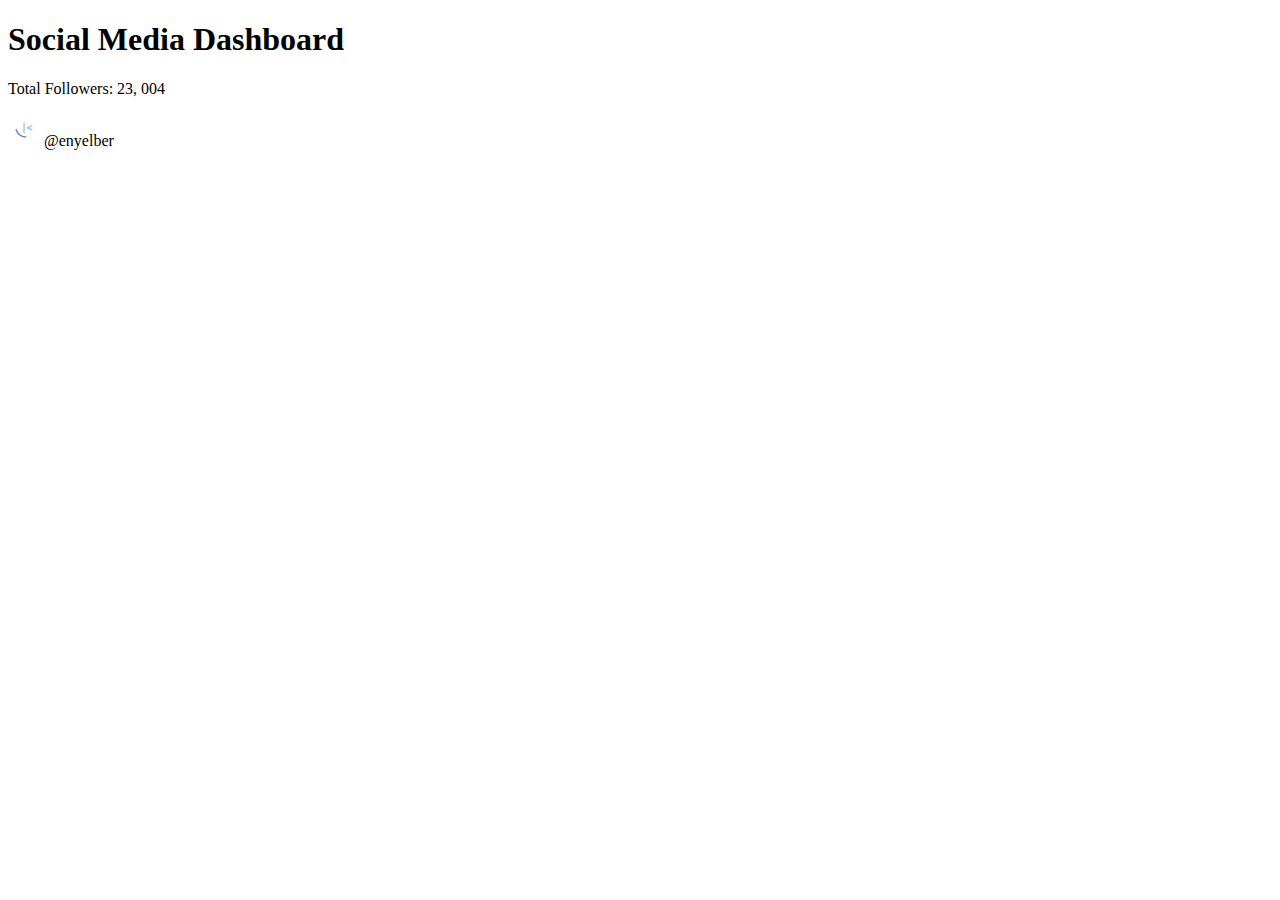
==== src/Index.html @ 6f3590ca "Challenge Social Media Dashboar Init" ====
<!DOCTYPE html>
<html lang="en">

<head>
  <meta charset="UTF-8">
  <meta name="viewport" content="width=device-width, initial-scale=1.0">
  <title>Social Media Dashboard</title>
</head>

<body>
  <header>
    <div class="wrapper">
      <h1>Social Media Dashboard</h1>
      <p>Total Followers: 23, 004</p>
    </div>
  </header>
  <section>
    <article class="card">
      <p>
        <img src="images/favicon-32x32.png" alt="">
        @enyelber
      </p>
    </article>
  </section>
  <section></section>
</body>

</html>
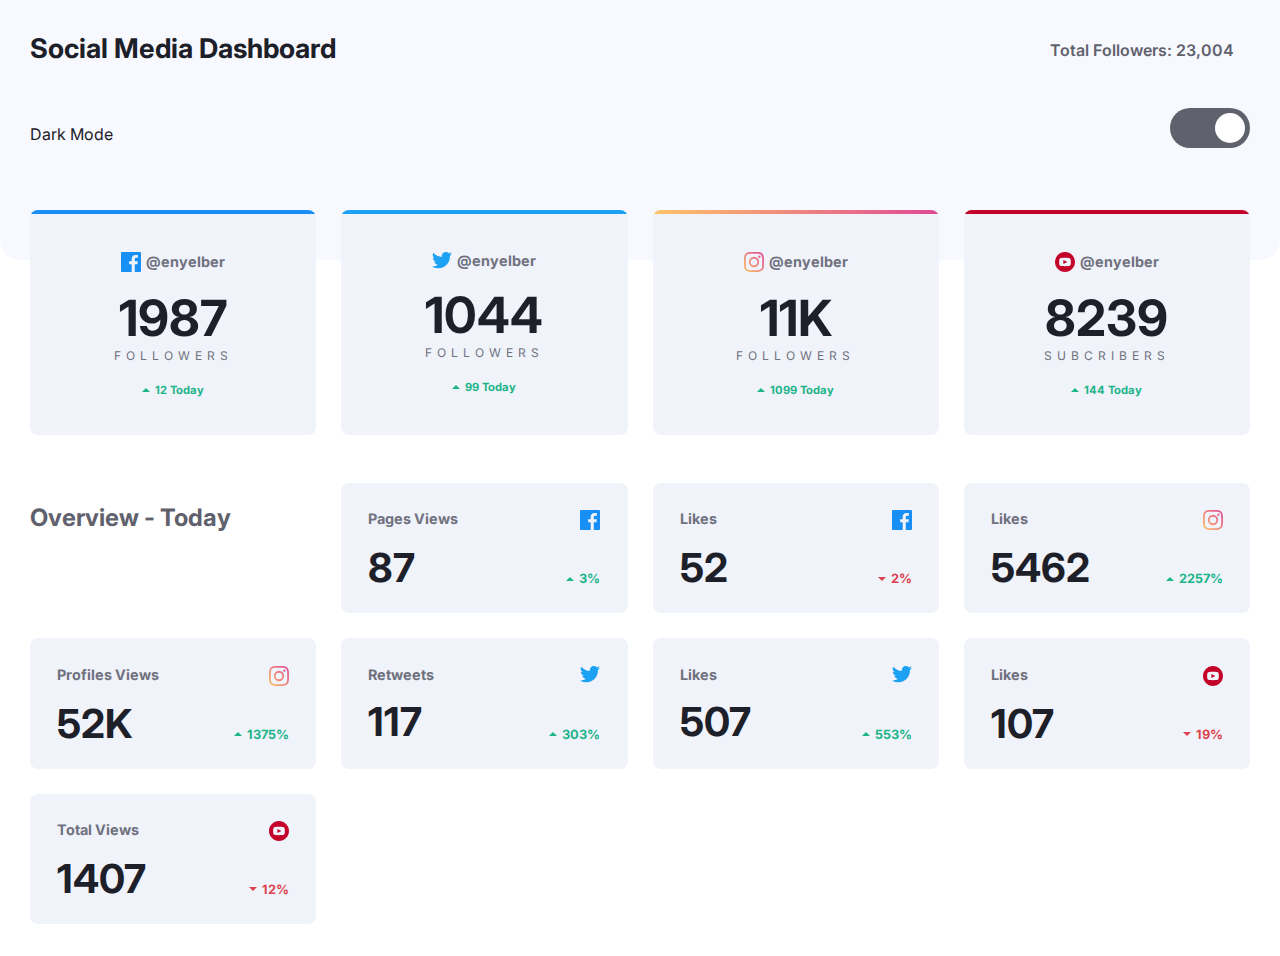
==== commit 4956e7b2: "error when changing the values of SASS variables from JAVASCRITP" ====
--- a/src/Index.html
+++ b/src/Index.html
@@ -5,24 +5,163 @@
   <meta charset="UTF-8">
   <meta name="viewport" content="width=device-width, initial-scale=1.0">
   <title>Social Media Dashboard</title>
+  <link href="https://fonts.googleapis.com/css2?family=Inter:wght@400;600;700&display=swap" rel="stylesheet">
+  <link rel="stylesheet" href="./css/style.css">
 </head>
 
 <body>
-  <header>
+  <header class="header">
     <div class="wrapper">
-      <h1>Social Media Dashboard</h1>
-      <p>Total Followers: 23, 004</p>
+      <div class="header-grid">
+        <h1>Social Media Dashboard</h1>
+        <p class="header-total">Total Followers: 23,004</p>
+      </div>
+      <div class="dark-mode">
+        <p class="dark-mode-title">Dark Mode</p>
+        <input type="checkbox" class="checkbox" id="checkbox">
+        <label class="switch" for="checkbox">
+        </label>
+      </div>
     </div>
   </header>
-  <section>
-    <article class="card">
-      <p>
-        <img src="images/favicon-32x32.png" alt="">
-        @enyelber
-      </p>
-    </article>
+  <section class="top-cards">
+    <div class="wrapper">
+      <div class="grid">
+        <article class="card facebook">
+          <p class="card-title">
+            <img src="./images/icon-facebook.svg" alt="">
+            @enyelber
+          </p>
+          <p class="card-followers">
+            <span class="card-followers__number">1987</span>
+            <span class="card-followers__title">Followers</span>
+          </p>
+          <p class="card-today"><img src="./images/icon-up.svg" alt=""> 12 Today</p>
+        </article>
+        <article class="card twitter">
+          <p class="card-title">
+            <img src="./images/icon-twitter.svg" alt="">
+            @enyelber
+          </p>
+          <p class="card-followers">
+            <span class="card-followers__number">1044</span>
+            <span class="card-followers__title">Followers</span>
+          </p>
+          <p class="card-today"><img src="./images/icon-up.svg" alt=""> 99 Today</p>
+        </article>
+        <article class="card instagram">
+          <p class="card-title">
+            <img src="./images/icon-instagram.svg" alt="">
+            @enyelber
+          </p>
+          <p class="card-followers">
+            <span class="card-followers__number">11K</span>
+            <span class="card-followers__title">Followers</span>
+          </p>
+          <p class="card-today"><img src="./images/icon-up.svg" alt=""> 1099 Today</p>
+        </article>
+        <article class="card youtube">
+          <p class="card-title">
+            <img src="./images/icon-youtube.svg" alt="">
+            @enyelber
+          </p>
+          <p class="card-followers">
+            <span class="card-followers__number">8239</span>
+            <span class="card-followers__title">Subcribers</span>
+          </p>
+          <p class="card-today"><img src="./images/icon-up.svg" alt=""> 144 Today</p>
+        </article>
+      </div>
+    </div>
   </section>
-  <section></section>
+  <section class="overview">
+    <div class="wrapper">
+      <div class="grid">
+        <h2>Overview - Today</h2>
+        <div class="card-small">
+          <p class="card-small-views">Pages Views</p>
+          <p class="card-small-icon"><img src="./images/icon-facebook.svg" alt=""></p>
+          <p class="card-small-number">87</p>
+          <p class="card-small-percentage">
+            <span>
+              <img src="./images/icon-up.svg" alt=""> 3%
+            </span>
+          </p>
+        </div>
+        <div class="card-small">
+          <p class="card-small-views">Likes</p>
+          <p class="card-small-icon"><img src="./images/icon-facebook.svg" alt=""></p>
+          <p class="card-small-number">52</p>
+          <p class="card-small-percentage is-danger">
+            <span>
+              <img src="./images/icon-down.svg" alt=""> 2%
+            </span>
+          </p>
+        </div>
+        <div class="card-small">
+          <p class="card-small-views">Likes</p>
+          <p class="card-small-icon"><img src="./images/icon-instagram.svg" alt=""></p>
+          <p class="card-small-number">5462</p>
+          <p class="card-small-percentage">
+            <span>
+              <img src="./images/icon-up.svg" alt=""> 2257%
+            </span>
+          </p>
+        </div>
+        <div class="card-small">
+          <p class="card-small-views">Profiles Views</p>
+          <p class="card-small-icon"><img src="./images/icon-instagram.svg" alt=""></p>
+          <p class="card-small-number">52K</p>
+          <p class="card-small-percentage">
+            <span>
+              <img src="./images/icon-up.svg" alt=""> 1375%
+            </span>
+          </p>
+        </div>
+        <div class="card-small">
+          <p class="card-small-views">Retweets</p>
+          <p class="card-small-icon"><img src="./images/icon-twitter.svg" alt=""></p>
+          <p class="card-small-number">117</p>
+          <p class="card-small-percentage">
+            <span>
+              <img src="./images/icon-up.svg" alt=""> 303%
+            </span>
+          </p>
+        </div>
+        <div class="card-small">
+          <p class="card-small-views">Likes</p>
+          <p class="card-small-icon"><img src="./images/icon-twitter.svg" alt=""></p>
+          <p class="card-small-number">507</p>
+          <p class="card-small-percentage">
+            <span>
+              <img src="./images/icon-up.svg" alt=""> 553%
+            </span>
+          </p>
+        </div>
+        <div class="card-small">
+          <p class="card-small-views">Likes</p>
+          <p class="card-small-icon"><img src="./images/icon-youtube.svg" alt=""></p>
+          <p class="card-small-number">107</p>
+          <p class="card-small-percentage is-danger">
+            <span>
+              <img src="./images/icon-down.svg" alt=""> 19%
+            </span>
+          </p>
+        </div>
+        <div class="card-small">
+          <p class="card-small-views">Total Views</p>
+          <p class="card-small-icon"><img src="./images/icon-youtube.svg" alt=""></p>
+          <p class="card-small-number">1407</p>
+          <p class="card-small-percentage is-danger">
+            <span>
+              <img src="./images/icon-down.svg" alt=""> 12%
+            </span>
+          </p>
+        </div>
+      </div>
+    </div>
+  </section>
+  <script src="./js/dark.js"></script>
 </body>
 
 </html>--- a/src/css/style.css
+++ b/src/css/style.css
@@ -0,0 +1,287 @@
+/* Global Variables */
+/* Global Variables End */
+/* Globals */
+body {
+  margin: 0;
+  font-family: "Inter", sans-serif;
+  color: #1d2029;
+  background: white;
+}
+
+.wrapper {
+  padding: 0 30px;
+}
+
+.grid {
+  display: grid;
+  grid-row-gap: 25px;
+}
+
+.dark-mode {
+  display: flex;
+  justify-content: space-between;
+  padding-top: 1em;
+}
+
+.checkbox {
+  display: none;
+}
+
+.checkbox:checked ~ .switch:before {
+  transform: translateX(0);
+}
+
+.switch {
+  height: 40px;
+  display: block;
+  border-radius: 20px;
+  background: #5f616d;
+  width: 80px;
+  padding: 5px;
+  box-sizing: border-box;
+  cursor: pointer;
+  user-select: none;
+}
+
+.switch::before {
+  content: "";
+  display: block;
+  width: 30px;
+  height: 30px;
+  background: white;
+  border-radius: 50%;
+  transform: translateX(40px);
+  transition: 0.3s;
+  will-change: transform;
+}
+
+/* Globals End */
+/* Header Begin */
+.header {
+  background: #f8f9fe;
+  padding-bottom: 100px;
+  border-radius: 0 0 20px 20px;
+  padding-top: 2em;
+}
+
+.header-total {
+  color: #5f616d;
+  margin: 0.5em 0;
+  font-weight: 600;
+  border-bottom: 1px solid #5f616d;
+  padding-bottom: 1.5em;
+}
+
+h1 {
+  margin: 0;
+  font-size: 1.7em;
+}
+
+/* Header End*/
+/* Cards */
+.top-cards {
+  margin-top: -50px;
+  margin-bottom: 3em;
+}
+
+.card {
+  border-radius: 8px;
+  overflow: hidden;
+  background: #f0f3fa;
+  text-align: center;
+  padding: 1.7em 0;
+  position: relative;
+}
+
+.card:before {
+  content: "";
+  height: 4px;
+  display: block;
+  position: absolute;
+  left: 0;
+  right: 0;
+  top: 0;
+}
+
+.card.facebook::before {
+  background: #198ff5;
+}
+
+.card.twitter::before {
+  background: #1ca0f2;
+}
+
+.card.instagram::before {
+  background: linear-gradient(to right, #fdc468, #df4996);
+}
+
+.card.youtube::before {
+  background: #c4032a;
+}
+
+.card-title {
+  display: flex;
+  align-items: center;
+  justify-content: center;
+  color: #6f717e;
+  font-size: 0.9em;
+  font-weight: bold;
+}
+
+.card-title img {
+  margin-right: 5px;
+}
+
+.card-followers__number {
+  font-size: 50px;
+  font-weight: 700;
+}
+
+.card-followers__title {
+  display: block;
+  text-transform: uppercase;
+  color: #6f717e;
+  letter-spacing: 5px;
+  font-size: 0.75em;
+}
+
+.card-today {
+  margin-top: 20px;
+  color: #1db489;
+  font-size: 0.7em;
+  font-weight: bold;
+  display: flex;
+  align-items: center;
+  justify-content: center;
+}
+
+.card-today img {
+  margin-right: 5px;
+}
+
+/* Cards End */
+/* Overview */
+.overview {
+  padding-bottom: 2em;
+}
+
+h2 {
+  color: #5f616d;
+}
+
+.card-small {
+  display: grid;
+  grid-template-columns: 1fr 1fr;
+  grid-row-gap: 1em;
+  background: #f0f3fa;
+  border-radius: 8px;
+  padding: 1.7em;
+}
+
+.card-small p {
+  margin: 0;
+}
+
+.card-small-views {
+  color: #6f717e;
+  font-weight: bold;
+  font-size: 0.9em;
+}
+
+.card-small-icon {
+  text-align: right;
+}
+
+.card-small-number {
+  font-weight: bold;
+  font-size: 2.5em;
+  line-height: 0.9;
+}
+
+.card-small-percentage {
+  text-align: right;
+  display: flex;
+  align-items: flex-end;
+  justify-content: flex-end;
+  color: #1db489;
+  font-size: 0.8em;
+  font-weight: bold;
+}
+
+.card-small-percentage.is-danger {
+  color: #dc414c;
+}
+
+.card-small-percentage span {
+  display: flex;
+  align-items: center;
+}
+
+.card-small-percentage img {
+  margin-right: 5px;
+}
+
+/* Overview End */
+@media screen and (min-width: 480px) {
+  .grid {
+    grid-template-columns: 1fr 1fr;
+    grid-column-gap: 25px;
+  }
+
+  .wrapper {
+    max-width: 1440px;
+    margin: auto;
+  }
+}
+@media screen and (min-width: 768px) {
+  .grid {
+    grid-template-columns: 1fr 1fr 1fr;
+  }
+}
+@media screen and (min-width: 1024px) {
+  .grid {
+    grid-template-columns: 1fr 1fr 1fr 1fr;
+  }
+
+  .header-total {
+    border: none;
+  }
+
+  .header-grid {
+    display: grid;
+    grid-template-columns: 1fr 200px;
+  }
+}
+@media (prefers-color-scheme: dark) {
+  body {
+    background: #1d2029;
+    color: white;
+  }
+
+  .header {
+    background: #1d2029;
+  }
+
+  .card {
+    background: #252b43;
+  }
+
+  .card-small {
+    background: #252b43;
+  }
+
+  .card-followers__title,
+.card-small-views {
+    color: white;
+  }
+
+  .switch {
+    background-image: linear-gradient(to right, #4796d2 0%, #37ce8f 100%);
+  }
+
+  .switch::before {
+    background: #282943;
+  }
+}
+
+/*# sourceMappingURL=style.css.map */
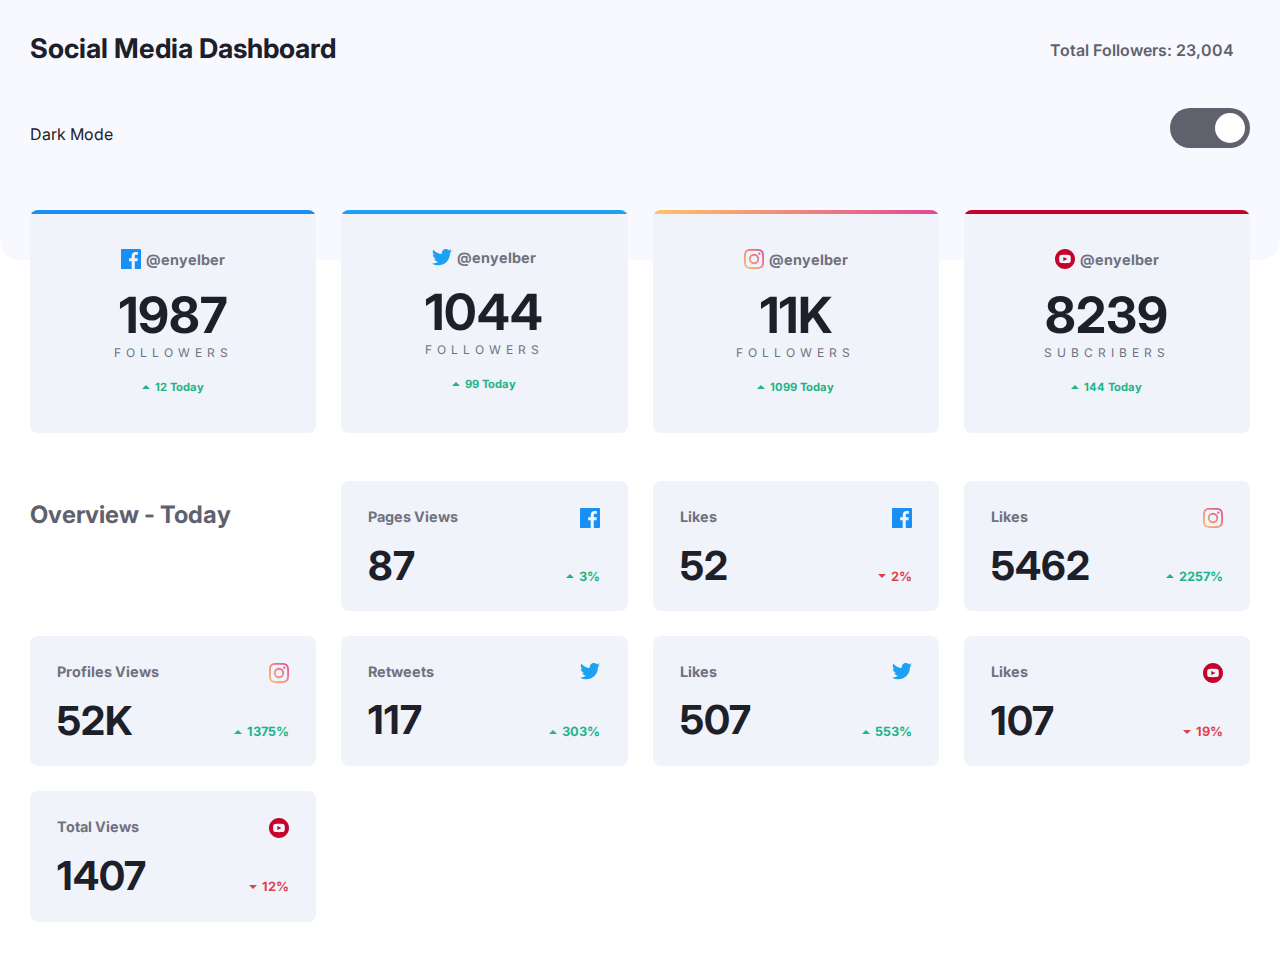
==== commit a8b27f4b: "Section lacks heading. Consider using h2-h6 elements to add identifying headings to all sections" ====
--- a/src/Index.html
+++ b/src/Index.html
@@ -28,10 +28,12 @@
     <div class="wrapper">
       <div class="grid">
         <article class="card facebook">
-          <p class="card-title">
+          <h2 class="card-title"><img src=" ./images/icon-facebook.svg" alt="">
+            @enyelber</h2>
+          <!-- <p class="card-title">
             <img src="./images/icon-facebook.svg" alt="">
             @enyelber
-          </p>
+          </p> -->
           <p class="card-followers">
             <span class="card-followers__number">1987</span>
             <span class="card-followers__title">Followers</span>
@@ -39,10 +41,10 @@
           <p class="card-today"><img src="./images/icon-up.svg" alt=""> 12 Today</p>
         </article>
         <article class="card twitter">
-          <p class="card-title">
+          <h2 class="card-title">
             <img src="./images/icon-twitter.svg" alt="">
             @enyelber
-          </p>
+          </h2>
           <p class="card-followers">
             <span class="card-followers__number">1044</span>
             <span class="card-followers__title">Followers</span>
@@ -50,10 +52,10 @@
           <p class="card-today"><img src="./images/icon-up.svg" alt=""> 99 Today</p>
         </article>
         <article class="card instagram">
-          <p class="card-title">
+          <h2 class="card-title">
             <img src="./images/icon-instagram.svg" alt="">
             @enyelber
-          </p>
+          </h2>
           <p class="card-followers">
             <span class="card-followers__number">11K</span>
             <span class="card-followers__title">Followers</span>
@@ -61,10 +63,10 @@
           <p class="card-today"><img src="./images/icon-up.svg" alt=""> 1099 Today</p>
         </article>
         <article class="card youtube">
-          <p class="card-title">
+          <h2 class="card-title">
             <img src="./images/icon-youtube.svg" alt="">
             @enyelber
-          </p>
+          </h2>
           <p class="card-followers">
             <span class="card-followers__number">8239</span>
             <span class="card-followers__title">Subcribers</span>
